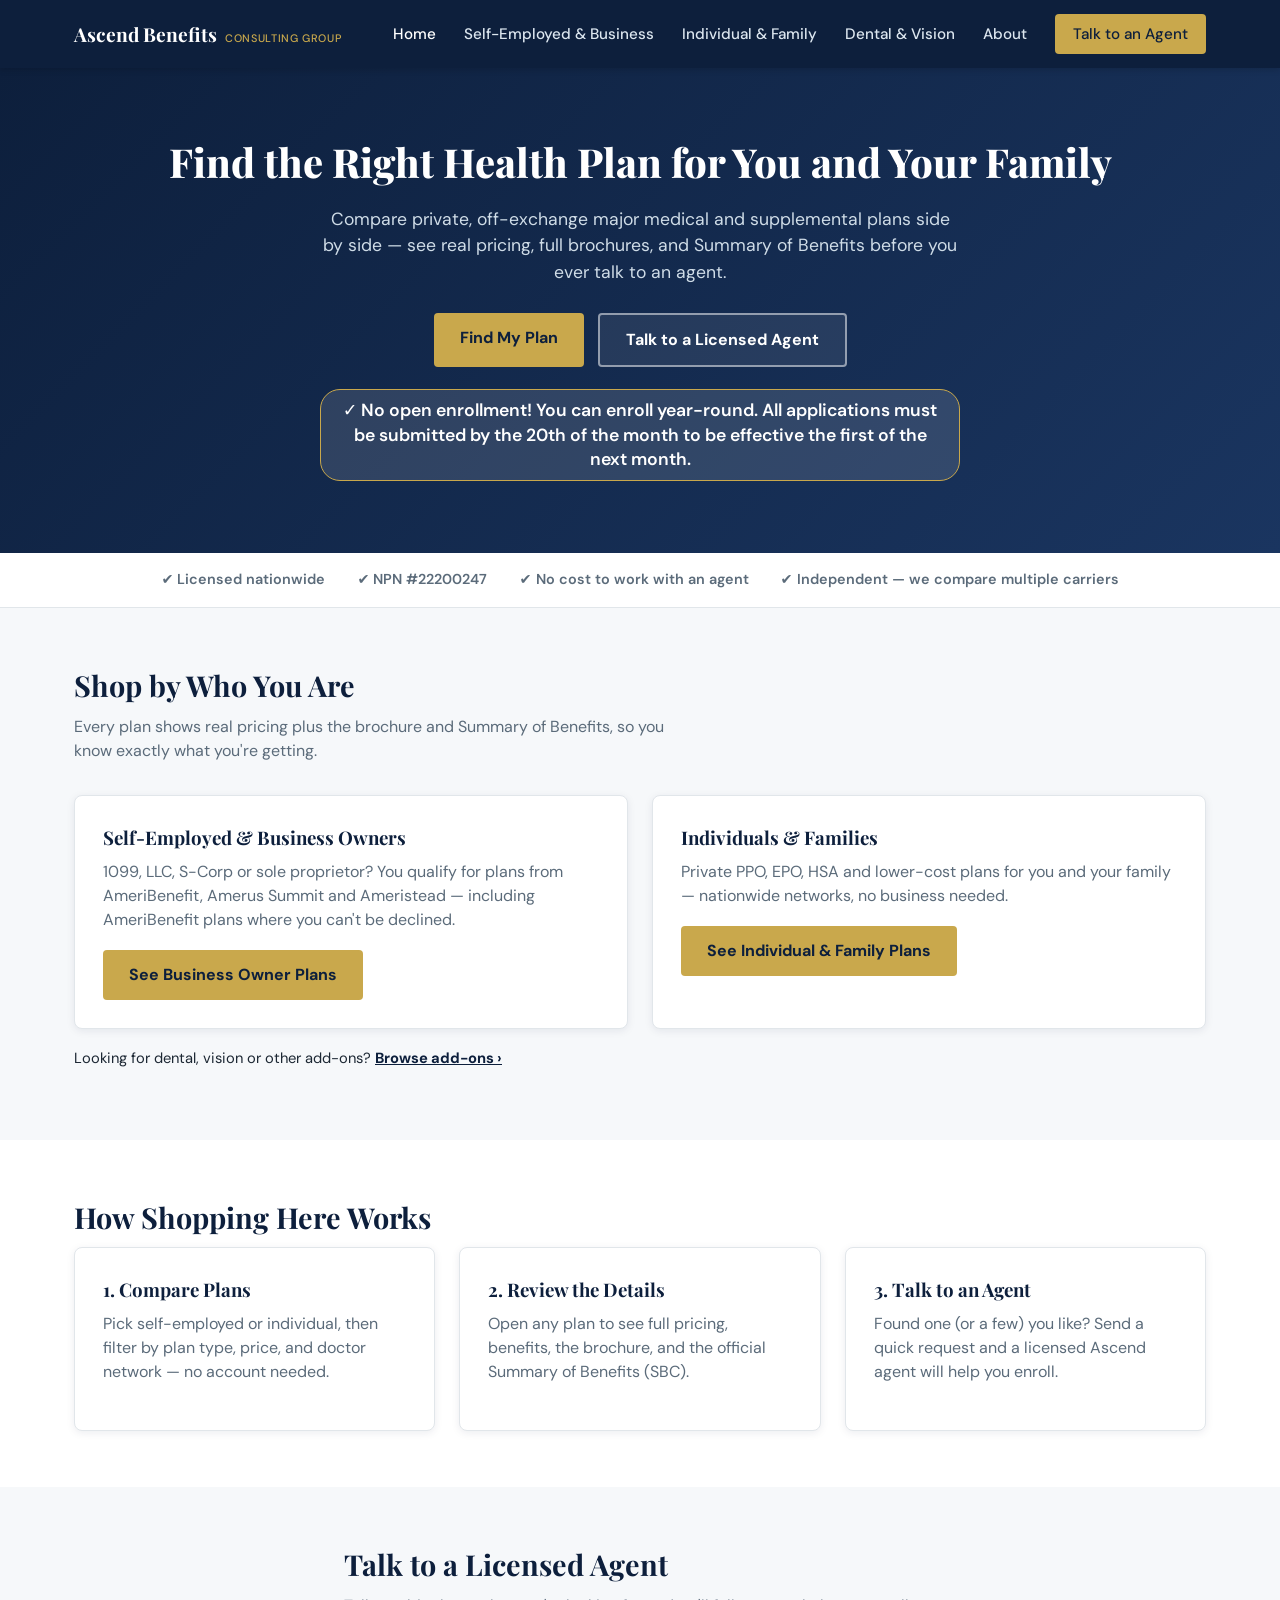
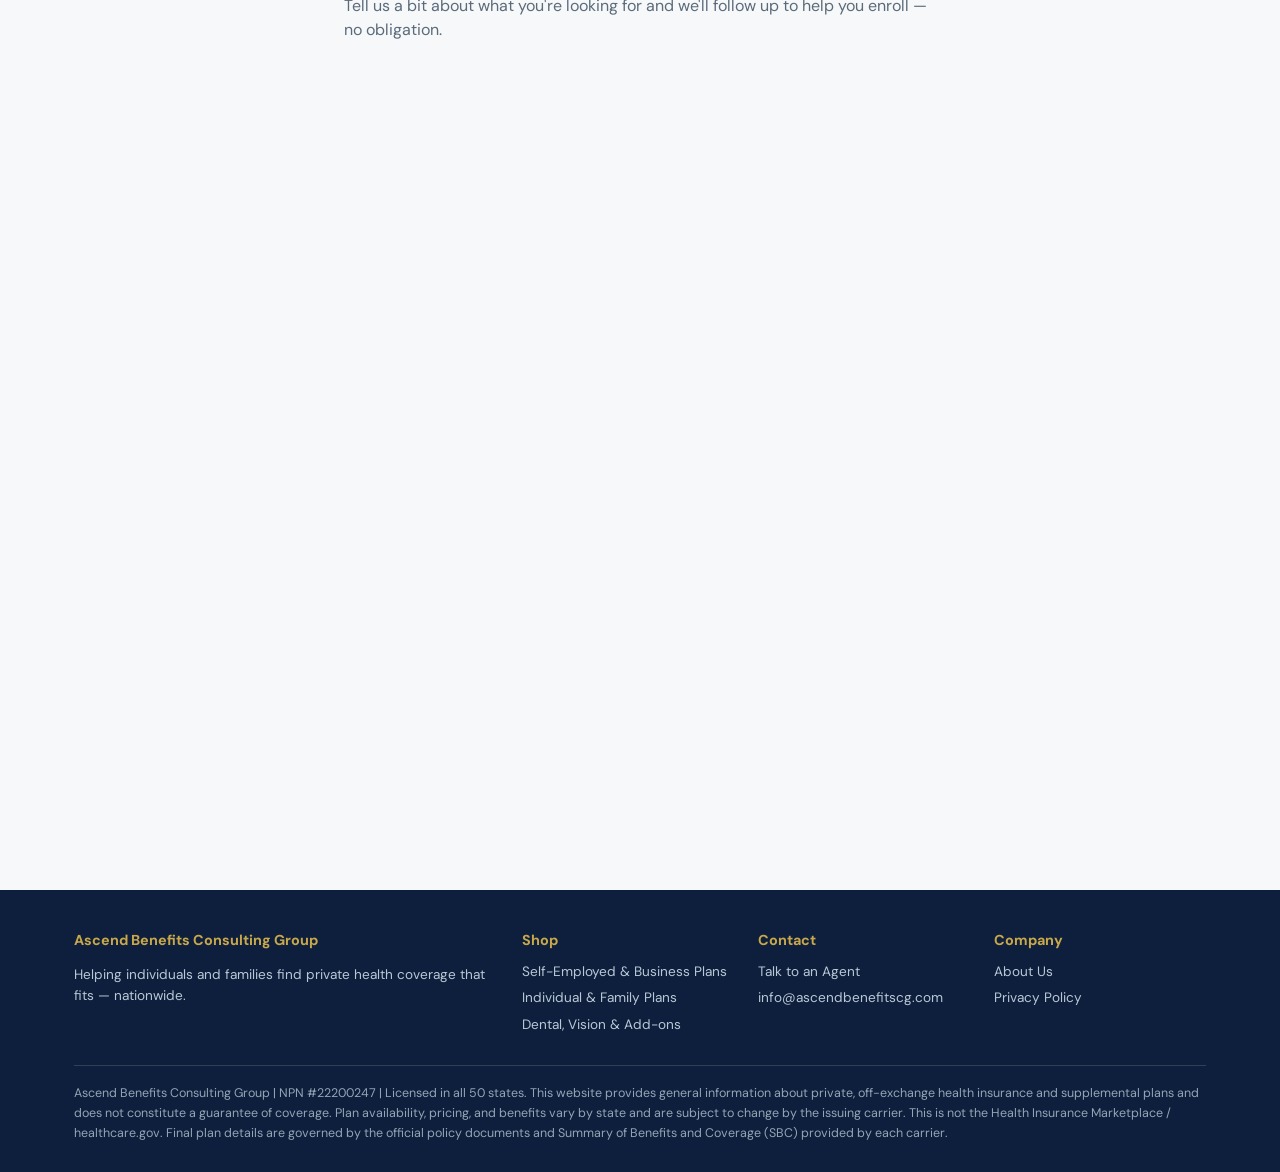
==== index.html @ d7025746 "change" ====
<!DOCTYPE html>
<html lang="en">
<head>
<!-- Meta Pixel Code -->
<script>
!function(f,b,e,v,n,t,s)
{if(f.fbq)return;n=f.fbq=function(){n.callMethod?
n.callMethod.apply(n,arguments):n.queue.push(arguments)};
if(!f._fbq)f._fbq=n;n.push=n;n.loaded=!0;n.version='2.0';
n.queue=[];t=b.createElement(e);t.async=!0;
t.src=v;s=b.getElementsByTagName(e)[0];
s.parentNode.insertBefore(t,s)}(window, document,'script',
'https://connect.facebook.net/en_US/fbevents.js');
fbq('init', '854676951004368');
fbq('track', 'PageView');
</script>
<noscript><img height="1" width="1" style="display:none"
src="https://www.facebook.com/tr?id=854676951004368&ev=PageView&noscript=1"
/></noscript>
<!-- End Meta Pixel Code -->
<meta charset="UTF-8">
<meta name="viewport" content="width=device-width, initial-scale=1.0">
<title>Ascend Benefits Consulting Group | Shop Private Health Plans</title>
<meta name="description" content="Compare private health insurance and supplemental plans, view brochures and Summary of Benefits, and connect with a licensed agent to enroll.">
<link rel="icon" type="image/svg+xml" href="assets/img/favicon.svg">
<meta property="og:title" content="Ascend Benefits Consulting Group">
<meta property="og:description" content="Compare private health insurance and supplemental plans, view brochures and Summary of Benefits, and connect with a licensed agent to enroll.">
<meta property="og:type" content="website">
<link rel="preconnect" href="https://fonts.googleapis.com">
<link rel="preconnect" href="https://fonts.gstatic.com" crossorigin>
<link href="https://fonts.googleapis.com/css2?family=Playfair+Display:wght@600;700;800&family=DM+Sans:wght@300;400;500;600&display=swap" rel="stylesheet">
<link rel="stylesheet" href="assets/css/style.css?v=2026111002">
</head>
<body>

<header class="site-header">
  <div class="container">
    <a href="index.html" class="brand">Ascend Benefits <small>CONSULTING GROUP</small></a>
    <input type="checkbox" id="nav-toggle" class="nav-toggle-checkbox">
    <label for="nav-toggle" class="nav-toggle-btn" aria-label="Menu">&#9776;</label>
    <nav>
      <a href="index.html" class="active">Home</a>
      <a href="plans.html?path=business">Self-Employed &amp; Business</a>
      <a href="plans.html?path=individual">Individual &amp; Family</a>
      <a href="plans.html?path=all&amp;tab=addons">Dental &amp; Vision</a>
      <a href="about.html">About</a>
      <a href="index.html#contact" class="btn-header-cta">Talk to an Agent</a>
    </nav>
  </div>
</header>

<section class="hero">
  <div class="container">
    <h1>Find the Right Health Plan for You and Your Family</h1>
    <p>Compare private, off-exchange major medical and supplemental plans side by side — see real pricing, full brochures, and Summary of Benefits before you ever talk to an agent.</p>
    <div class="hero-actions">
      <a href="plans.html" class="btn btn-primary">Find My Plan</a>
      <a href="index.html#contact" class="btn btn-secondary">Talk to a Licensed Agent</a>
    </div>
    <div class="enrollment-note-wrap">
      <p class="enrollment-note">✓ No open enrollment! You can enroll year-round. All applications must be submitted by the 20th of the month to be effective the first of the next month.</p>
    </div>
  </div>
</section>

<div class="trust-bar">
  <div class="container">
    <span>✔ Licensed nationwide</span>
    <span>✔ NPN #22200247</span>
    <span>✔ No cost to work with an agent</span>
    <span>✔ Independent — we compare multiple carriers</span>
  </div>
</div>

<section class="section">
  <div class="container">
    <h2>Shop by Who You Are</h2>
    <p class="lead">Every plan shows real pricing plus the brochure and Summary of Benefits, so you know exactly what you're getting.</p>
    <div class="category-grid">
      <div class="category-card">
        <h3>Self-Employed &amp; Business Owners</h3>
        <p>1099, LLC, S-Corp or sole proprietor? You qualify for plans from AmeriBenefit, Amerus Summit and Ameristead — including AmeriBenefit plans where you can't be declined.</p>
        <a href="plans.html?path=business" class="btn btn-primary" style="background:var(--gold);color:var(--navy);">See Business Owner Plans</a>
      </div>
      <div class="category-card">
        <h3>Individuals &amp; Families</h3>
        <p>Private PPO, EPO, HSA and lower-cost plans for you and your family — nationwide networks, no business needed.</p>
        <a href="plans.html?path=individual" class="btn btn-primary" style="background:var(--gold);color:var(--navy);">See Individual &amp; Family Plans</a>
      </div>
    </div>
    <p style="margin-top:18px;font-size:0.92rem;">Looking for dental, vision or other add-ons? <a href="plans.html?path=all&amp;tab=addons"><strong>Browse add-ons ›</strong></a></p>
  </div>
</section>

<section class="section" style="background:#fff;">
  <div class="container">
    <h2>How Shopping Here Works</h2>
    <div class="category-grid">
      <div class="category-card">
        <h3>1. Compare Plans</h3>
        <p>Pick self-employed or individual, then filter by plan type, price, and doctor network — no account needed.</p>
      </div>
      <div class="category-card">
        <h3>2. Review the Details</h3>
        <p>Open any plan to see full pricing, benefits, the brochure, and the official Summary of Benefits (SBC).</p>
      </div>
      <div class="category-card">
        <h3>3. Talk to an Agent</h3>
        <p>Found one (or a few) you like? Send a quick request and a licensed Ascend agent will help you enroll.</p>
      </div>
    </div>
  </div>
</section>

<section class="section" id="contact">
  <div class="container" style="max-width:640px;">
    <h2>Talk to a Licensed Agent</h2>
    <p class="lead">Tell us a bit about what you're looking for and we'll follow up to help you enroll — no obligation.</p>
    <p class="lead" id="agent-note" style="display:none;font-weight:600;color:var(--navy);"></p>
    <!-- Main site (no agent link): GoHighLevel "Talk to Agent Form", so leads land in GHL
         tagged with this source. Agent links (?agent=...) keep their own Formspree form below. -->
    <div id="ghl-form-wrap" style="display:none;">
      <iframe
        data-src="https://link.ascendbenefitscg.com/widget/form/oqjghpHipdruxiNRlrM7"
        style="width:100%;height:713px;border:none;border-radius:8px"
        id="inline-oqjghpHipdruxiNRlrM7"
        data-layout="{'id':'INLINE'}"
        data-trigger-type="alwaysShow"
        data-trigger-value=""
        data-activation-type="alwaysActivated"
        data-activation-value=""
        data-deactivation-type="neverDeactivate"
        data-deactivation-value=""
        data-form-name="Talk to Agent Form"
        data-height="713"
        data-layout-iframe-id="inline-oqjghpHipdruxiNRlrM7"
        data-form-id="oqjghpHipdruxiNRlrM7"
        data-cookie-consent="true"
        data-cookie-consent-provider="auto"
        title="Talk to Agent Form">
      </iframe>
    </div>
    <form class="contact-form" id="contact-form" action="https://formspree.io/f/xeepdnvz" method="POST" style="display:none;">
      <div>
        <label for="name">Full Name</label>
        <input type="text" id="name" name="name" required>
      </div>
      <div>
        <label for="email">Email</label>
        <input type="email" id="email" name="email" required>
      </div>
      <div>
        <label for="phone">Phone</label>
        <input type="tel" id="phone" name="phone">
      </div>
      <div>
        <label for="state">State</label>
        <input type="text" id="state" name="state" placeholder="e.g. Texas">
      </div>
      <div>
        <label for="interest">Plan(s) You're Interested In</label>
        <input type="text" id="interest" name="interest" placeholder="e.g. Foundation PPO 2500, Dental Plus">
      </div>
      <div>
        <label for="message">Anything else we should know?</label>
        <textarea id="message" name="message"></textarea>
      </div>
      <input type="hidden" name="_subject" value="New plan inquiry from Ascend website">
      <input type="hidden" name="page_url" id="page_url" value="">
      <input type="hidden" name="agent_link" id="agent_link" value="">
      <button type="submit" class="btn btn-primary" style="background:var(--gold);color:var(--navy);">Request a Callback</button>
      <p style="font-size:0.8rem;color:var(--text-muted);margin-top:-6px;">Submitting a form here does not enroll you in any plan.</p>
    </form>
    <div id="contact-form-success" style="display:none;text-align:center;padding:24px 0;">
      <h3>Thanks — we got it!</h3>
      <p>A licensed agent will follow up with you shortly.</p>
    </div>
    <p id="contact-form-error" style="display:none;color:#b00020;font-size:0.9rem;">Something went wrong sending your message. Please try again, or email us directly at <a href="mailto:info@ascendbenefitscg.com">info@ascendbenefitscg.com</a>.</p>
  </div>
</section>

<footer class="site-footer">
  <div class="container">
    <div class="footer-grid">
      <div>
        <h4>Ascend Benefits Consulting Group</h4>
        <p>Helping individuals and families find private health coverage that fits — nationwide.</p>
      </div>
      <div>
        <h4>Shop</h4>
        <a href="plans.html?path=business">Self-Employed &amp; Business Plans</a>
        <a href="plans.html?path=individual">Individual &amp; Family Plans</a>
        <a href="plans.html?path=all&amp;tab=addons">Dental, Vision &amp; Add-ons</a>
      </div>
      <div>
        <h4>Contact</h4>
        <a href="index.html#contact">Talk to an Agent</a>
        <a href="mailto:info@ascendbenefitscg.com">info@ascendbenefitscg.com</a>
      </div>
      <div>
        <h4>Company</h4>
        <a href="about.html">About Us</a>
        <a href="privacy.html">Privacy Policy</a>
      </div>
    </div>
    <div class="footer-disclosure">
      Ascend Benefits Consulting Group | NPN #22200247 | Licensed in all 50 states.
      This website provides general information about private, off-exchange health insurance and supplemental plans and does not constitute a guarantee of coverage. Plan availability, pricing, and benefits vary by state and are subject to change by the issuing carrier. This is not the Health Insurance Marketplace / healthcare.gov. Final plan details are governed by the official policy documents and Summary of Benefits and Coverage (SBC) provided by each carrier.
    </div>
  </div>
</footer>

<script>
// Per-agent contact form routing. Each agent's link (e.g. ?agent=jeannie) sends
// inquiries straight to that agent's own Formspree form/inbox instead of the
// default one. Add a new agent here once their Formspree form is created.
const AGENT_FORMS = {
  jeannie: { name: 'Jeannie Demmer', endpoint: 'https://formspree.io/f/xyegrkak' },
  job: { name: 'Job Suarez', endpoint: 'https://formspree.io/f/mjybnglq' },
  doron: { name: 'Doron Sharel', endpoint: 'https://formspree.io/f/xqpzrprn' },
  daniel: { name: 'Daniel Lampinen', endpoint: 'https://formspree.io/f/xvkpeapk' },
  rey: { name: 'Rey Hamilton', endpoint: 'https://formspree.io/f/xvkgankg', skipGHL: true },
  bill: { name: 'Bill Elliot', endpoint: 'https://formspree.io/f/mjykwqdd', skipGHL: true },
  chase: { name: 'Chase Webb', endpoint: 'https://formspree.io/f/mzedywed', skipGHL: true }
};

// Remember which agent's link the visitor came in on for THIS visit only
// (sessionStorage clears when the tab/browser closes), so the lead still routes
// to that agent after they browse the plans page and come back through a
// "Talk to an Agent" link that doesn't carry ?agent=. The plain site with no
// agent link always goes to the default inbox (info@).
// Reads the agent from the link forgivingly: "?agent=rey", "?Agent=Rey",
// "?agent=rey." (period picked up when a link is pasted into a text) and
// "?agent=rey%20" all count as Rey.
function agentFromUrl() {
  const params = new URLSearchParams(window.location.search);
  for (const [k, v] of params) {
    if (k.trim().toLowerCase() === 'agent') {
      return (v || '').toLowerCase().replace(/[^a-z]/g, '');
    }
  }
  return '';
}

function getAgentKey() {
  const fromUrl = agentFromUrl();
  try {
    localStorage.removeItem('ascendAgent'); // clear the old 30-day memory
    if (fromUrl && AGENT_FORMS[fromUrl]) {
      sessionStorage.setItem('ascendAgent', fromUrl);
      return fromUrl;
    }
    const saved = sessionStorage.getItem('ascendAgent');
    if (saved && AGENT_FORMS[saved]) return saved;
  } catch (e) {}
  return fromUrl;
}

(function () {
  const params = new URLSearchParams(window.location.search);
  const plan = params.get('plan');
  if (plan) {
    document.getElementById('interest').value = plan;
  }

  const agentKey = getAgentKey();
  const agent = AGENT_FORMS[agentKey];

  // Plain site → GHL form. Agent link → that agent's own form (Formspree).
  if (agent) {
    document.getElementById('contact-form').style.display = '';
  } else {
    const wrap = document.getElementById('ghl-form-wrap');
    const frame = document.getElementById('inline-oqjghpHipdruxiNRlrM7');
    frame.src = frame.getAttribute('data-src');
    wrap.style.display = 'block';
    const embed = document.createElement('script');
    embed.src = 'https://link.ascendbenefitscg.com/js/form_embed.js';
    document.body.appendChild(embed);
  }

  const pageUrlEl = document.getElementById('page_url');
  if (pageUrlEl) pageUrlEl.value = window.location.href;
  const agentLinkEl = document.getElementById('agent_link');
  if (agentLinkEl) agentLinkEl.value = agent ? agent.name : (agentKey ? 'Unknown agent: ' + agentKey : 'None');
  if (agent) {
    const form = document.getElementById('contact-form');
    form.action = agent.endpoint;
    const subjectField = form.querySelector('input[name="_subject"]');
    if (subjectField) {
      subjectField.value = `New plan inquiry from Ascend website (via ${agent.name})`;
    }
    const noteEl = document.getElementById('agent-note');
    if (noteEl) {
      noteEl.textContent = `You're connecting with ${agent.name}, a licensed Ascend agent.`;
      noteEl.style.display = 'block';
    }
  }
})();

// Every "Talk to a Licensed Agent" submission is also sent to Chase's GHL
// (GoHighLevel) inbound webhook so it lands as a lead/contact in the CRM,
// in addition to the Formspree email routing above.
const GHL_WEBHOOK_URL = 'https://services.leadconnectorhq.com/hooks/iBtCBs8d8NyJmX1W06Tr/webhook-trigger/5f01a8a3-cf98-4485-a171-3a87bc24a872';

function sendToGHL(form) {
  const params = new URLSearchParams(window.location.search);
  const agentKey = getAgentKey();
  const agent = AGENT_FORMS[agentKey];
  if (agent && agent.skipGHL) return; // this agent's leads go to their email only
  const payload = {
    full_name: form.querySelector('#name').value,
    email: form.querySelector('#email').value,
    phone: form.querySelector('#phone').value,
    state: form.querySelector('#state').value,
    plans_interested: form.querySelector('#interest').value,
    message: form.querySelector('#message').value,
    agent: agent ? agent.name : 'Unassigned / default',
    source: 'Ascend Benefits Website',
    page_url: window.location.href
  };
  fetch(GHL_WEBHOOK_URL, {
    method: 'POST',
    headers: { 'Content-Type': 'application/json' },
    body: JSON.stringify(payload)
  }).catch(function () {
    // Non-blocking: a GHL sync hiccup should never stop the visitor's
    // request from going through via the Formspree email path above.
  });
}

document.getElementById('contact-form').addEventListener('submit', function (e) {
  e.preventDefault();
  const form = e.target;
  const submitBtn = form.querySelector('button[type="submit"]');
  const errorEl = document.getElementById('contact-form-error');
  errorEl.style.display = 'none';
  submitBtn.disabled = true;
  submitBtn.textContent = 'Sending…';

  sendToGHL(form);

  fetch(form.action, {
    method: 'POST',
    body: new FormData(form),
    headers: { 'Accept': 'application/json' }
  }).then(function (response) {
    if (response.ok) {
      form.style.display = 'none';
      document.getElementById('contact-form-success').style.display = 'block';
      // Meta Pixel: count a Lead on every successful submission, for every agent's link
      if (typeof fbq === 'function') {
        const leadAgent = AGENT_FORMS[getAgentKey()];
        fbq('track', 'Lead', {
          content_name: 'Talk to an Agent',
          agent: leadAgent ? leadAgent.name : 'Unassigned / default'
        });
      }
    } else {
      throw new Error('Form submission failed');
    }
  }).catch(function () {
    errorEl.style.display = 'block';
    submitBtn.disabled = false;
    submitBtn.textContent = 'Request a Callback';
  });
});
</script>
<script src="assets/js/agent-links.js?v=2026111002"></script>
</body>
</html>
---- assets/css/style.css ----
:root {
  --navy: #0d1f3c;
  --navy-light: #1a3560;
  --gold: #c9a84c;
  --gold-dark: #b3923a;
  --bg: #f6f8fa;
  --card-bg: #ffffff;
  --border: #e1e6ea;
  --text: #1c2733;
  --text-muted: #5b6b7a;
  --radius: 8px;
  --shadow: 0 2px 8px rgba(13, 31, 60, 0.08);
  --shadow-hover: 0 6px 20px rgba(13, 31, 60, 0.14);
}

* { box-sizing: border-box; }

body {
  margin: 0;
  font-family: "DM Sans", system-ui, -apple-system, Roboto, Helvetica, Arial, sans-serif;
  background: var(--bg);
  color: var(--text);
  line-height: 1.5;
}

h1, h2, h3, h4, .brand, .plan-card h4, .modal h3, .category-card h3 {
  font-family: "Playfair Display", Georgia, serif;
}

a { color: var(--navy); }

.container {
  max-width: 1180px;
  margin: 0 auto;
  padding: 0 24px;
}

/* Header */
.site-header {
  background: var(--navy);
  color: #fff;
  position: sticky;
  top: 0;
  z-index: 50;
  box-shadow: 0 2px 6px rgba(0,0,0,0.15);
}
.site-header .container {
  display: flex;
  align-items: center;
  justify-content: space-between;
  height: 68px;
  position: relative;
}
.nav-toggle-checkbox { display: none; }
.nav-toggle-btn {
  display: none;
  cursor: pointer;
  background: none;
  border: none;
  color: #fff;
  font-size: 1.6rem;
  line-height: 1;
  padding: 4px;
}
.brand {
  display: flex;
  align-items: baseline;
  gap: 8px;
  color: #fff;
  text-decoration: none;
  font-weight: 700;
  font-size: 1.2rem;
}
.brand small {
  font-family: "DM Sans", system-ui, sans-serif;
  font-weight: 500;
  font-size: 0.68rem;
  color: var(--gold);
  letter-spacing: 0.06em;
}
.site-header nav {
  display: flex;
  align-items: center;
  gap: 28px;
}
.site-header nav a {
  color: #dce6ef;
  text-decoration: none;
  font-size: 0.95rem;
  font-weight: 500;
}
.site-header nav a:hover,
.site-header nav a.active { color: #fff; }

@media (max-width: 860px) {
  .nav-toggle-btn { display: block; }
  .site-header nav {
    display: none;
    flex-direction: column;
    align-items: flex-start;
    gap: 16px;
    position: absolute;
    top: 68px;
    left: 0;
    right: 0;
    background: var(--navy);
    padding: 18px 24px 24px;
    box-shadow: 0 10px 20px rgba(0,0,0,0.25);
  }
  .nav-toggle-checkbox:checked ~ nav {
    display: flex;
  }
  .btn-header-cta { align-self: flex-start; }
}
.btn-header-cta {
  background: var(--gold);
  color: var(--navy) !important;
  padding: 9px 18px;
  border-radius: 4px;
  font-weight: 700;
}
.btn-header-cta:hover { background: var(--gold-dark); }

/* Hero */
.hero {
  background: linear-gradient(135deg, var(--navy) 0%, var(--navy-light) 100%);
  color: #fff;
  padding: 64px 0 72px;
  text-align: center;
}
.hero h1 {
  font-size: 2.5rem;
  margin: 0 0 14px;
  font-weight: 800;
}
.hero p {
  font-family: "DM Sans", system-ui, sans-serif;
  font-size: 1.1rem;
  color: #cfdce7;
  max-width: 640px;
  margin: 0 auto 28px;
}
.hero-actions {
  display: flex;
  gap: 14px;
  justify-content: center;
  flex-wrap: wrap;
}

.btn {
  display: inline-block;
  padding: 13px 26px;
  border-radius: 4px;
  font-weight: 700;
  text-decoration: none;
  font-size: 1rem;
  cursor: pointer;
  border: none;
  font-family: "DM Sans", system-ui, sans-serif;
}
.btn-primary { background: var(--gold); color: var(--navy); }
.btn-primary:hover { background: var(--gold-dark); }
.btn-secondary { background: rgba(255,255,255,0.08); color: #fff; border: 2px solid rgba(255,255,255,0.5); }
.btn-secondary:hover { background: rgba(255,255,255,0.18); }

/* Trust bar */
.trust-bar {
  background: #fff;
  border-bottom: 1px solid var(--border);
  padding: 16px 0;
}
.trust-bar .container {
  display: flex;
  gap: 32px;
  justify-content: center;
  flex-wrap: wrap;
  font-size: 0.9rem;
  color: var(--text-muted);
  font-weight: 600;
}
.trust-bar span { display: flex; align-items: center; gap: 6px; }

/* Section headings */
.section { padding: 56px 0; }
.section h2 {
  font-size: 1.8rem;
  margin: 0 0 8px;
  color: var(--navy);
}
.section .lead { color: var(--text-muted); margin: 0 0 32px; max-width: 620px; }

/* Category cards on homepage */
.category-grid {
  display: grid;
  grid-template-columns: repeat(auto-fit, minmax(280px, 1fr));
  gap: 24px;
}
.category-card {
  background: var(--card-bg);
  border: 1px solid var(--border);
  border-radius: var(--radius);
  padding: 28px;
  box-shadow: var(--shadow);
  transition: box-shadow 0.15s, transform 0.15s;
}
.category-card:hover { box-shadow: var(--shadow-hover); transform: translateY(-2px); }
.category-card h3 { margin: 0 0 8px; color: var(--navy); }
.category-card p { color: var(--text-muted); margin: 0 0 18px; }

/* Plans layout — grouped by company */
.program-section { margin-bottom: 56px; }
.program-section:last-child { margin-bottom: 0; }
.program-header {
  border-bottom: 2px solid var(--gold);
  padding-bottom: 10px;
  margin-bottom: 22px;
}
.program-header h2 {
  margin: 0;
  font-size: 1.6rem;
  color: var(--navy);
}
.program-header p { margin: 4px 0 0; color: var(--text-muted); font-size: 0.92rem; }
.program-header-note {
  font-size: 0.85rem;
  font-weight: 400;
  color: var(--text-muted);
  font-family: "DM Sans", system-ui, sans-serif;
}

.program-subheader {
  margin: 34px 0 18px;
  padding-top: 4px;
}
.program-subheader h3 {
  margin: 0 0 4px;
  font-size: 1.1rem;
  color: var(--navy);
  font-family: "Playfair Display", Georgia, serif;
}
.program-subheader p { margin: 0; color: var(--text-muted); font-size: 0.85rem; }

.disclaimer-banner {
  background: #f2f4f7;
  border-bottom: 1px solid var(--border);
  color: var(--text-muted);
  text-align: center;
  font-size: 0.8rem;
  line-height: 1.5;
  padding: 10px 20px;
}

.provider-search-heading {
  margin: 34px 0 14px;
}
.provider-search-heading h3 {
  margin: 0 0 4px;
  font-size: 1.05rem;
  color: var(--navy);
  font-family: "Playfair Display", Georgia, serif;
}
.provider-search-heading p { margin: 0; color: var(--text-muted); font-size: 0.85rem; }

.provider-search-wrap {
  display: grid;
  grid-template-columns: repeat(auto-fit, minmax(280px, 1fr));
  gap: 16px;
}
.provider-search-box {
  background: #ffffff;
  border: 1px solid var(--border);
  border-radius: var(--radius);
  box-shadow: var(--shadow);
  padding: 18px 20px;
}
.provider-search-box h4 { margin: 0 0 4px; color: var(--navy); font-size: 0.98rem; }
.provider-search-box .provider-note { margin: 0 0 8px; color: var(--text-muted); font-size: 0.8rem; font-style: italic; }
.provider-search-box ol { margin: 0 0 10px; padding-left: 20px; font-size: 0.85rem; color: var(--text-muted); }
.provider-search-box ol li { margin-bottom: 4px; overflow-wrap: anywhere; }
.provider-search-box a { font-size: 0.85rem; word-break: break-all; }

.enrollment-note {
  display: inline-flex;
  align-items: center;
  gap: 7px;
  background: #fff6e0;
  border: 1px solid var(--gold);
  color: var(--navy);
  font-size: 0.85rem;
  font-weight: 600;
  line-height: 1.4;
  padding: 8px 16px;
  border-radius: 20px;
  margin: 0 0 22px;
}
.hero .enrollment-note {
  background: rgba(255, 255, 255, 0.12);
  border-color: var(--gold);
  color: #fff;
  margin: 4px 0 0;
}
.enrollment-note-wrap {
  display: flex;
  justify-content: center;
  margin-top: 18px;
}
#page-title + .enrollment-note { margin-top: 4px; }

.bundle-note {
  display: inline-block;
  background: #fff6e0;
  border: 1px solid var(--gold);
  color: var(--navy);
  font-size: 0.78rem;
  font-weight: 600;
  padding: 3px 10px;
  border-radius: 20px;
  margin-top: 6px;
}

#results-count { font-size: 0.9rem; color: var(--text-muted); margin-bottom: 16px; }

.plan-grid {
  display: grid;
  grid-template-columns: repeat(auto-fill, minmax(300px, 1fr));
  gap: 20px;
}

.plan-card {
  background: var(--card-bg);
  border: 1px solid var(--border);
  border-radius: var(--radius);
  overflow: hidden;
  box-shadow: var(--shadow);
  display: flex;
  flex-direction: column;
  cursor: pointer;
  transition: box-shadow 0.15s, transform 0.15s;
}
.plan-card:hover { box-shadow: var(--shadow-hover); transform: translateY(-2px); }
.plan-card-image {
  width: 100%;
  aspect-ratio: 4 / 3;
  overflow: hidden;
  background: var(--off-white, #f0ede4);
  border-bottom: 1px solid var(--border);
}
.plan-card-image img {
  width: 100%;
  height: 100%;
  object-fit: cover;
  object-position: top center;
  display: block;
}
.plan-card-body { padding: 22px; display: flex; flex-direction: column; flex-grow: 1; }
.plan-card .badge {
  align-self: flex-start;
  background: #f5eed9;
  color: var(--navy);
  font-size: 0.72rem;
  font-weight: 700;
  text-transform: uppercase;
  letter-spacing: 0.03em;
  padding: 4px 10px;
  border-radius: 20px;
  margin-bottom: 10px;
}
.plan-card .carrier { font-size: 0.82rem; color: var(--text-muted); margin: 0 0 2px; }
.plan-card h4 { margin: 0 0 10px; font-size: 1.15rem; color: var(--navy); }
.plan-card .price { font-size: 1.6rem; font-weight: 800; color: var(--navy); margin: 6px 0 2px; font-family: "Playfair Display", Georgia, serif; }
.plan-card .price span { font-size: 0.85rem; font-weight: 500; color: var(--text-muted); font-family: "DM Sans", system-ui, sans-serif; }
.plan-card ul {
  margin: 10px 0 16px;
  padding-left: 18px;
  color: var(--text-muted);
  font-size: 0.88rem;
  flex-grow: 1;
}
.plan-card ul li { margin-bottom: 4px; }
.plan-card .card-actions {
  display: flex;
  gap: 8px;
  flex-wrap: wrap;
}
.plan-card .card-actions a,
.plan-card .card-actions button {
  font-size: 0.82rem;
  padding: 8px 12px;
  border-radius: 4px;
  text-decoration: none;
  border: 1px solid var(--border);
  background: #fff;
  color: var(--text);
  cursor: pointer;
  font-family: inherit;
}
.plan-card .card-actions .cta {
  background: var(--gold);
  color: var(--navy);
  border-color: var(--gold);
  font-weight: 700;
}

.no-results {
  text-align: center;
  padding: 60px 20px;
  color: var(--text-muted);
}

/* Modal */
.modal-overlay {
  display: none;
  position: fixed;
  inset: 0;
  background: rgba(13, 31, 60, 0.55);
  z-index: 100;
  align-items: flex-start;
  justify-content: center;
  padding: 40px 16px;
  overflow-y: auto;
}
.modal-overlay.open { display: flex; }
.modal {
  background: #fff;
  border-radius: var(--radius);
  max-width: 560px;
  width: 100%;
  padding: 32px;
  position: relative;
}
.modal-close {
  position: absolute;
  top: 16px;
  right: 16px;
  background: none;
  border: none;
  font-size: 1.4rem;
  cursor: pointer;
  color: var(--text-muted);
}
.modal h3 { margin: 0 0 4px; color: var(--navy); }
.modal .carrier { color: var(--text-muted); margin: 0 0 18px; }
.modal .price-row { display: flex; gap: 18px 24px; margin-bottom: 18px; flex-wrap: wrap; }
.modal .price-row div strong { display: block; font-size: 1.3rem; color: var(--navy); font-family: "Playfair Display", Georgia, serif; }
.modal .price-row div span { font-size: 0.8rem; color: var(--text-muted); }
.modal ul { padding-left: 18px; color: var(--text); }
.modal .doc-links { display: flex; gap: 10px; margin: 18px 0; flex-wrap: wrap; }
.modal .doc-links a {
  border: 1px solid var(--border);
  padding: 9px 14px;
  border-radius: 4px;
  text-decoration: none;
  color: var(--navy);
  font-size: 0.88rem;
  font-weight: 600;
}
.modal .doc-links a:hover { background: var(--bg); }

.rate-table-wrap {
  overflow-x: auto;
  margin: 0 0 16px;
  border: 1px solid var(--border);
  border-radius: 8px;
}
.rate-table {
  width: 100%;
  border-collapse: collapse;
  font-size: 0.82rem;
  white-space: nowrap;
}
.rate-table th,
.rate-table td {
  padding: 8px 10px;
  text-align: right;
  border-bottom: 1px solid var(--border);
}
.rate-table th:first-child,
.rate-table td:first-child {
  text-align: left;
  font-weight: 600;
  color: var(--navy);
}
.rate-table thead th {
  background: var(--bg);
  color: var(--text-muted);
  font-weight: 700;
}
.rate-table tbody tr:last-child td { border-bottom: none; }

/* Contact form */
.contact-form { display: flex; flex-direction: column; gap: 14px; margin-top: 18px; }
.contact-form label { font-size: 0.85rem; font-weight: 600; }
.contact-form input,
.contact-form select,
.contact-form textarea {
  width: 100%;
  padding: 10px 12px;
  border: 1px solid var(--border);
  border-radius: 4px;
  font-size: 0.92rem;
  font-family: inherit;
}
.contact-form textarea { resize: vertical; min-height: 80px; }

/* Footer */
.site-footer {
  background: var(--navy);
  color: #b9c8d6;
  padding: 40px 0 28px;
  margin-top: 40px;
  font-size: 0.85rem;
}
.site-footer .footer-grid {
  display: grid;
  grid-template-columns: 2fr 1fr 1fr 1fr;
  gap: 24px;
  margin-bottom: 24px;
}
@media (max-width: 700px) {
  .site-footer .footer-grid { grid-template-columns: 1fr; }
}
.site-footer h4 { color: var(--gold); margin: 0 0 10px; font-size: 0.9rem; font-family: "DM Sans", system-ui, sans-serif; }
.site-footer a { color: #b9c8d6; text-decoration: none; display: block; margin-bottom: 6px; }
.site-footer a:hover { color: #fff; }
.footer-disclosure {
  border-top: 1px solid rgba(255,255,255,0.15);
  padding-top: 18px;
  font-size: 0.78rem;
  color: #93a5b5;
  line-height: 1.6;
}

.placeholder-banner {
  background: #fff4e0;
  border-bottom: 1px solid #f0d9a8;
  color: #7a5a13;
  text-align: center;
  font-size: 0.82rem;
  padding: 8px 16px;
}

/* =====================================================================
   Browse page — mobile-first rebuild (Nov 2026)
   ===================================================================== */
.sr-only { position: absolute; width: 1px; height: 1px; overflow: hidden; clip: rect(0 0 0 0); }
.btn-block { display: block; width: 100%; text-align: center; }
.btn-outline { background: #fff; color: var(--navy); border: 2px solid var(--navy); padding: 11px 20px; }
.btn-outline:hover { background: var(--bg); }
.link-btn { background: none; border: none; padding: 0; color: var(--navy); font: inherit; font-weight: 700; text-decoration: underline; cursor: pointer; }
.fine { font-size: 0.82rem; color: var(--text-muted); }

/* Collapsed disclaimer */
details.disclaimer-banner { text-align: left; padding: 0; }
details.disclaimer-banner summary { cursor: pointer; list-style: none; padding: 8px 20px; text-align: center; font-weight: 600; }
details.disclaimer-banner summary::-webkit-details-marker { display: none; }
details.disclaimer-banner p { max-width: 900px; margin: 0 auto 10px; padding: 0 20px; }

.plans-section { padding-top: 28px; }
.plans-section .lead { margin-bottom: 18px; }

/* Path picker */
.path-picker { display: grid; grid-template-columns: 1fr 1fr; gap: 14px; margin-bottom: 12px; }
.path-btn {
  display: flex; align-items: center; gap: 14px; text-align: left;
  background: #fff; border: 2px solid var(--border); border-radius: 12px;
  padding: 18px 20px; cursor: pointer; font: inherit; color: var(--text);
  box-shadow: var(--shadow); transition: border-color .15s, box-shadow .15s;
}
.path-btn:hover { border-color: var(--gold); }
.path-btn.selected { border-color: var(--gold); background: #fff9ea; box-shadow: 0 0 0 3px rgba(201,168,76,.25); }
.path-btn b { display: block; color: var(--navy); font-size: 1.05rem; }
.path-btn small { display: block; color: var(--text-muted); font-size: 0.85rem; margin-top: 2px; }
.path-icon { font-size: 1.8rem; line-height: 1; }
.path-picker.compact .path-btn { padding: 10px 14px; box-shadow: none; }
.path-picker.compact .path-btn small, .path-picker.compact .path-icon { display: none; }
.path-picker.compact .path-btn b { font-size: 0.92rem; }
.quiz-launch {
  display: block; width: 100%; background: var(--navy); color: #fff; border: none; border-radius: 10px;
  padding: 14px 16px; font: inherit; font-size: 0.95rem; cursor: pointer; margin-bottom: 14px;
}
.quiz-launch b { color: var(--gold); }
.plans-section .enrollment-note { margin-bottom: 18px; }

/* Business intro + cross link */
.business-intro { background: #fff; border: 1px solid var(--border); border-radius: 10px; margin-bottom: 12px; }
.business-intro summary { cursor: pointer; padding: 12px 16px; font-weight: 700; color: var(--navy); list-style: none; }
.business-intro summary::-webkit-details-marker { display: none; }
.bi-grid { display: grid; grid-template-columns: repeat(3, 1fr); gap: 14px; padding: 0 16px 16px; }
.bi-grid b { color: var(--navy); }
.bi-grid p { margin: 4px 0 0; font-size: 0.86rem; color: var(--text-muted); }
.cross-link { font-size: 0.88rem; color: var(--text-muted); margin: 0 0 12px; }

/* Toolbar (sticks under the header) */
.toolbar {
  position: sticky; top: 68px; z-index: 30;
  background: var(--bg); padding: 10px 0 8px; margin-bottom: 8px;
  border-bottom: 1px solid var(--border);
}
.tabs { display: grid; grid-template-columns: 1fr 1fr; background: #e8edf2; border-radius: 10px; padding: 4px; gap: 4px; }
.tab-btn { border: none; background: none; padding: 8px 6px; border-radius: 8px; font: inherit; font-weight: 700; font-size: 0.9rem; color: var(--text-muted); cursor: pointer; }
.tab-btn.active { background: #fff; color: var(--navy); box-shadow: var(--shadow); }
.chips { flex: 1 1 auto; min-width: 0; display: flex; gap: 8px; overflow-x: auto; padding: 2px 0; scrollbar-width: none; -webkit-overflow-scrolling: touch; }
.chips::-webkit-scrollbar { display: none; }
.chip { flex: 0 0 auto; border: 1px solid var(--border); background: #fff; color: var(--navy); border-radius: 20px; padding: 7px 14px; font: inherit; font-size: 0.86rem; font-weight: 600; cursor: pointer; white-space: nowrap; }
.chip.active { background: var(--navy); color: #fff; border-color: var(--navy); }
.toolbar-row { display: flex; align-items: center; gap: 8px; margin-top: 8px; }
.toolbar-row .tool-btn { flex: 0 0 auto; }
.results-count { font-size: 0.85rem; color: var(--text-muted); font-weight: 600; margin: 4px 0 10px; }
.tool-btn { border: 1px solid var(--border); background: #fff; border-radius: 8px; padding: 7px 10px; font: inherit; font-size: 0.85rem; color: var(--navy); font-weight: 600; cursor: pointer; }

.quiz-banner { background: #fff6e0; border: 1px solid var(--gold); border-radius: 10px; padding: 10px 14px; font-size: 0.88rem; color: var(--navy); margin: 8px 0 14px; display: flex; flex-wrap: wrap; gap: 6px; justify-content: space-between; }
.quiz-banner[hidden] { display: none; }

/* Need-based groups (accordions) */
.plan-group { background: #fff; border: 1px solid var(--border); border-radius: 12px; margin-bottom: 12px; box-shadow: var(--shadow); }
.plan-group summary { display: flex; align-items: center; flex-wrap: wrap; gap: 2px 10px; padding: 14px 16px; cursor: pointer; list-style: none; }
.plan-group summary::-webkit-details-marker { display: none; }
.pg-title { font-family: "Playfair Display", Georgia, serif; font-weight: 700; color: var(--navy); font-size: 1.12rem; }
.pg-meta { font-size: 0.84rem; color: var(--text-muted); flex: 1 1 auto; }
.pg-chevron { font-size: 1.5rem; color: var(--gold-dark); transition: transform .2s; line-height: 1; }
.plan-group[open] .pg-chevron { transform: rotate(90deg); }
.pg-desc { margin: -4px 16px 12px; font-size: 0.86rem; color: var(--text-muted); }
.pg-desc-flat { margin: 4px 0 12px; }
.plan-group .plan-list { padding: 0 12px 12px; }
.addon-note { font-size: 0.86rem; color: var(--text-muted); margin: 4px 0 12px; }

/* Compact plan cards */
.plan-list { display: grid; grid-template-columns: repeat(auto-fill, minmax(330px, 1fr)); gap: 12px; }
.pc {
  background: #fff; border: 1px solid var(--border); border-radius: 10px; padding: 14px 16px;
  cursor: pointer; transition: box-shadow .15s, border-color .15s; display: flex; flex-direction: column; gap: 8px;
}
.pc:hover, .pc:focus { border-color: var(--gold); box-shadow: var(--shadow-hover); outline: none; }
.pc-top { display: flex; justify-content: space-between; gap: 12px; align-items: flex-start; }
.pc-type { display: inline-block; font-size: 0.7rem; font-weight: 700; text-transform: uppercase; letter-spacing: .04em; color: var(--gold-dark); }
.pc h4 { margin: 2px 0 0; font-size: 1.08rem; color: var(--navy); line-height: 1.25; }
.pc-carrier { margin: 2px 0 0; font-size: 0.8rem; color: var(--text-muted); }
.pc-price { text-align: right; font-family: "Playfair Display", Georgia, serif; font-weight: 800; font-size: 1.35rem; color: var(--navy); white-space: nowrap; line-height: 1.1; }
.pc-price span { display: block; font-family: "DM Sans", system-ui, sans-serif; font-size: 0.72rem; font-weight: 500; color: var(--text-muted); }
.pc-price-call { font-size: 0.85rem; font-family: "DM Sans", system-ui, sans-serif; font-weight: 700; white-space: normal; max-width: 120px; }
.pc-facts { display: flex; flex-wrap: wrap; gap: 4px 14px; font-size: 0.82rem; color: var(--text-muted); }
.pc-facts b { color: var(--navy); }
.pc-badges { display: flex; flex-wrap: wrap; gap: 6px; }
.pc-badge { font-size: 0.7rem; font-weight: 700; padding: 2px 8px; border-radius: 20px; }
.pc-badge-warn { background: #fff6e0; color: #7a5a13; border: 1px solid #ecd391; }
.pc-badge-good { background: #e6f4ea; color: #1e6b34; border: 1px solid #b9dfc4; }
.pc-lines { margin: 0; padding-left: 16px; font-size: 0.83rem; color: var(--text-muted); }
.pc-lines li { margin-bottom: 2px; }
.pc-foot { margin-top: auto; }
.pc-more { font-size: 0.85rem; font-weight: 700; color: var(--navy); }

/* Doctor CTA */
.doctor-cta { display: flex; align-items: center; justify-content: space-between; gap: 14px; background: #fff; border: 1px solid var(--border); border-radius: 12px; padding: 16px 18px; margin-top: 22px; }
.doctor-cta b { display: block; color: var(--navy); }
.doctor-cta span { font-size: 0.86rem; color: var(--text-muted); }

/* Sheets / modals */
body.sheet-open { overflow: hidden; }
.modal { max-height: calc(100vh - 80px); overflow-y: auto; }
.modal h3 { padding-right: 32px; }
.modal-block { margin: 18px 0; }
.modal-block > h4 { margin: 0 0 8px; color: var(--navy); font-size: 1rem; }
.modal .pc-badges { margin: -8px 0 14px; }
.price-grid { display: flex; flex-wrap: wrap; gap: 10px 22px; }
.price-grid strong { display: block; font-size: 1.2rem; color: var(--navy); font-family: "Playfair Display", Georgia, serif; }
.price-grid span { font-size: 0.78rem; color: var(--text-muted); }
.key-facts { background: var(--bg); border-radius: 10px; padding: 12px 14px; }
.modal-cta { margin-top: 18px; }
.provider-details summary { cursor: pointer; font-weight: 700; color: var(--navy); padding: 10px 0; border-top: 1px solid var(--border); list-style: none; }
.provider-details summary::-webkit-details-marker { display: none; }
.provider-details .provider-search-box { margin-bottom: 10px; box-shadow: none; }
.addon-rows { display: flex; flex-direction: column; gap: 6px; }
.addon-row { display: flex; justify-content: space-between; align-items: center; gap: 10px; text-align: left; border: 1px solid var(--border); background: #fff; border-radius: 8px; padding: 10px 12px; font: inherit; cursor: pointer; }
.addon-row:hover { border-color: var(--gold); }
.addon-row b { display: block; color: var(--navy); font-size: 0.9rem; }
.addon-row small { color: var(--text-muted); font-size: 0.76rem; }
.addon-price { font-weight: 700; color: var(--navy); white-space: nowrap; font-size: 0.9rem; }

/* AmeriBenefit tiers + association */
.tier-explain { background: #e6f4ea; border: 1px solid #b9dfc4; color: #1e4d2b; border-radius: 8px; padding: 10px 12px; font-size: 0.86rem; margin-bottom: 10px; }
.tier-tabs { display: grid; grid-template-columns: repeat(3, 1fr); gap: 6px; margin-bottom: 10px; }
.tier-tab { border: 1px solid var(--border); background: #fff; border-radius: 8px; padding: 8px 4px; font: inherit; cursor: pointer; text-align: center; }
.tier-tab b { display: block; color: var(--navy); font-size: 0.9rem; }
.tier-tab span { display: block; font-size: 0.7rem; color: var(--text-muted); }
.tier-tab.active { border-color: var(--gold); background: #fff9ea; box-shadow: 0 0 0 2px rgba(201,168,76,.3); }
.tier-tab:disabled { opacity: .45; cursor: not-allowed; }
.assoc-box { border: 2px solid var(--gold); border-radius: 12px; padding: 14px; background: #fffdf6; margin: 18px 0; }
.assoc-box h4 { margin: 0 0 4px; color: var(--navy); }
.assoc-box > p { font-size: 0.86rem; color: var(--text-muted); margin: 0 0 10px; }
.assoc-levels { display: grid; grid-template-columns: 1fr; gap: 8px; }
.assoc-level { background: #fff; border: 1px solid var(--border); border-radius: 8px; padding: 10px 12px; }
.assoc-level summary { display: flex; justify-content: space-between; align-items: baseline; cursor: pointer; list-style: none; }
.assoc-level summary::-webkit-details-marker { display: none; }
.assoc-level summary::after { content: 'What\2019s included \203A'; font-size: 0.75rem; color: var(--gold-dark); font-weight: 700; margin-left: 8px; }
.assoc-level[open] summary::after { content: ''; }
.assoc-name { font-weight: 700; color: var(--navy); }
.assoc-price { font-family: "Playfair Display", Georgia, serif; font-weight: 800; color: var(--navy); font-size: 1.15rem; }
.assoc-price span { font-size: 0.75rem; font-family: "DM Sans", system-ui, sans-serif; color: var(--text-muted); }
.assoc-level ul { margin: 6px 0 0; padding-left: 16px; font-size: 0.76rem; color: var(--text-muted); }
.assoc-pdf { display: inline-block; margin-top: 10px; font-size: 0.86rem; font-weight: 700; }

/* Filters + quiz */
.filter-field { margin: 14px 0; }
.filter-field label { display: block; font-weight: 700; font-size: 0.88rem; margin-bottom: 6px; color: var(--navy); }
.filter-field select { width: 100%; padding: 11px 12px; border: 1px solid var(--border); border-radius: 8px; font: inherit; }
.filter-actions { display: grid; grid-template-columns: 1fr 1fr; gap: 10px; margin-top: 20px; }
.quiz-progress { font-size: 0.8rem; font-weight: 700; color: var(--gold-dark); text-transform: uppercase; letter-spacing: .05em; }
.quiz-opts { display: flex; flex-direction: column; gap: 8px; margin: 14px 0; }
.quiz-opt { text-align: left; border: 2px solid var(--border); background: #fff; border-radius: 10px; padding: 14px 16px; font: inherit; font-weight: 600; color: var(--navy); cursor: pointer; }
.quiz-opt:hover { border-color: var(--gold); background: #fff9ea; }

/* Sticky bottom bar on phones */
.mobile-bar { display: none; }

@media (max-width: 760px) {
  .section h2 { font-size: 1.5rem; }
  .container { padding: 0 14px; }
  .path-picker { grid-template-columns: 1fr; gap: 10px; }
  .path-picker.compact { grid-template-columns: 1fr 1fr; }
  .path-picker.compact .path-btn { padding: 9px 10px; }
  .path-picker.compact .path-btn b { font-size: 0.82rem; }
  .bi-grid { grid-template-columns: 1fr; }
  .plan-list { grid-template-columns: 1fr; }
  .plan-group .plan-list { padding: 0 8px 8px; }
  .pc { padding: 12px 14px; gap: 6px; }
  .pc .pc-lines li + li { display: none; }
  .tab-btn { font-size: 0.86rem; }
  .chip { padding: 6px 12px; font-size: 0.82rem; }
  .doctor-cta { flex-direction: column; align-items: stretch; text-align: left; }
  .assoc-levels { grid-template-columns: 1fr; }
  .rate-table { font-size: 0.8rem; }
  .rate-table th, .rate-table td { padding: 7px 6px; }
  .toolbar { margin-left: -14px; margin-right: -14px; padding-left: 14px; padding-right: 14px; }

  /* Plan details become a bottom sheet */
  .modal-overlay { padding: 0; align-items: flex-end; }
  .modal { border-radius: 16px 16px 0 0; max-height: 92vh; padding: 22px 18px 28px; }

  .mobile-bar {
    display: grid; grid-template-columns: 1fr 1.3fr; gap: 8px;
    position: fixed; left: 0; right: 0; bottom: 0; z-index: 60;
    background: #fff; border-top: 1px solid var(--border); padding: 8px 12px calc(8px + env(safe-area-inset-bottom));
    box-shadow: 0 -4px 14px rgba(13,31,60,.1);
  }
  .mb-btn { border: 2px solid var(--navy); background: #fff; color: var(--navy); border-radius: 8px; padding: 11px 8px; font: inherit; font-weight: 700; font-size: 0.92rem; text-align: center; text-decoration: none; cursor: pointer; }
  .mb-primary { background: var(--gold); border-color: var(--gold); }
  body { padding-bottom: 72px; }
  body.sheet-open .mobile-bar { display: none; }
}
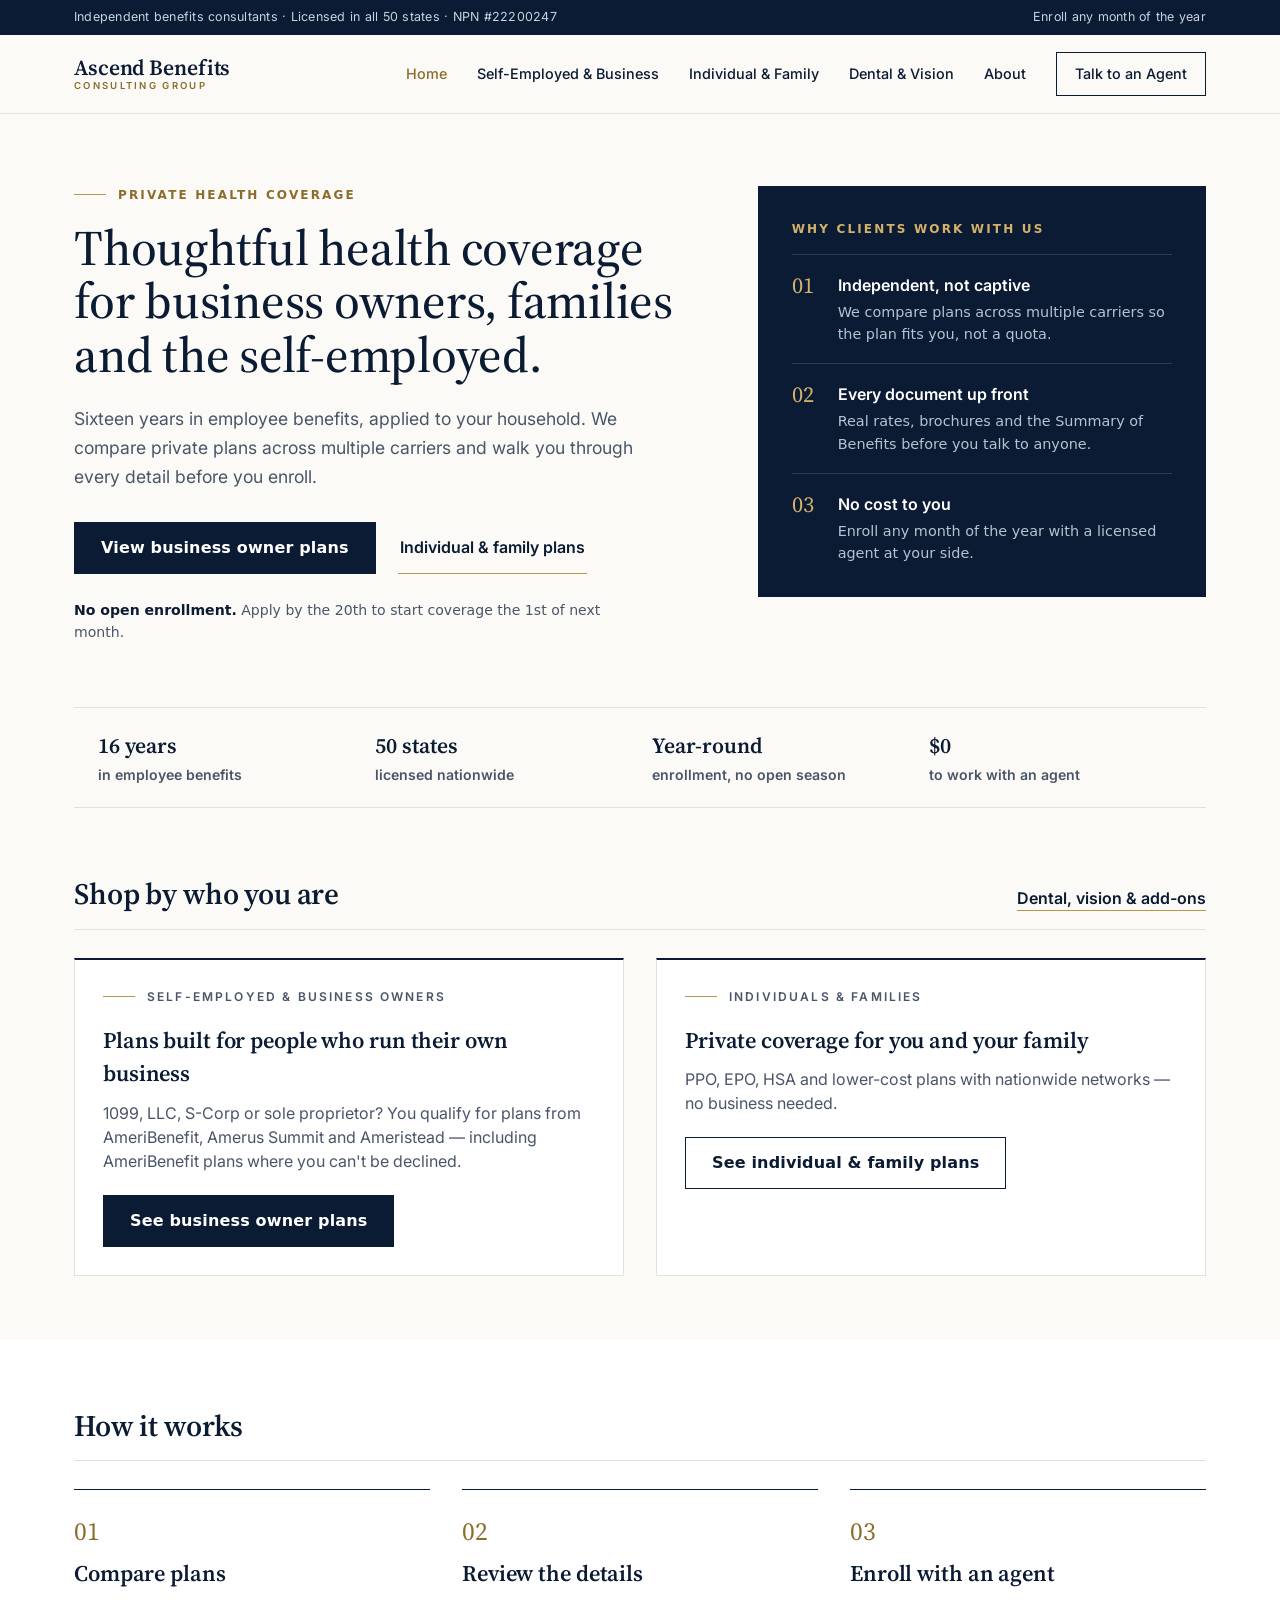
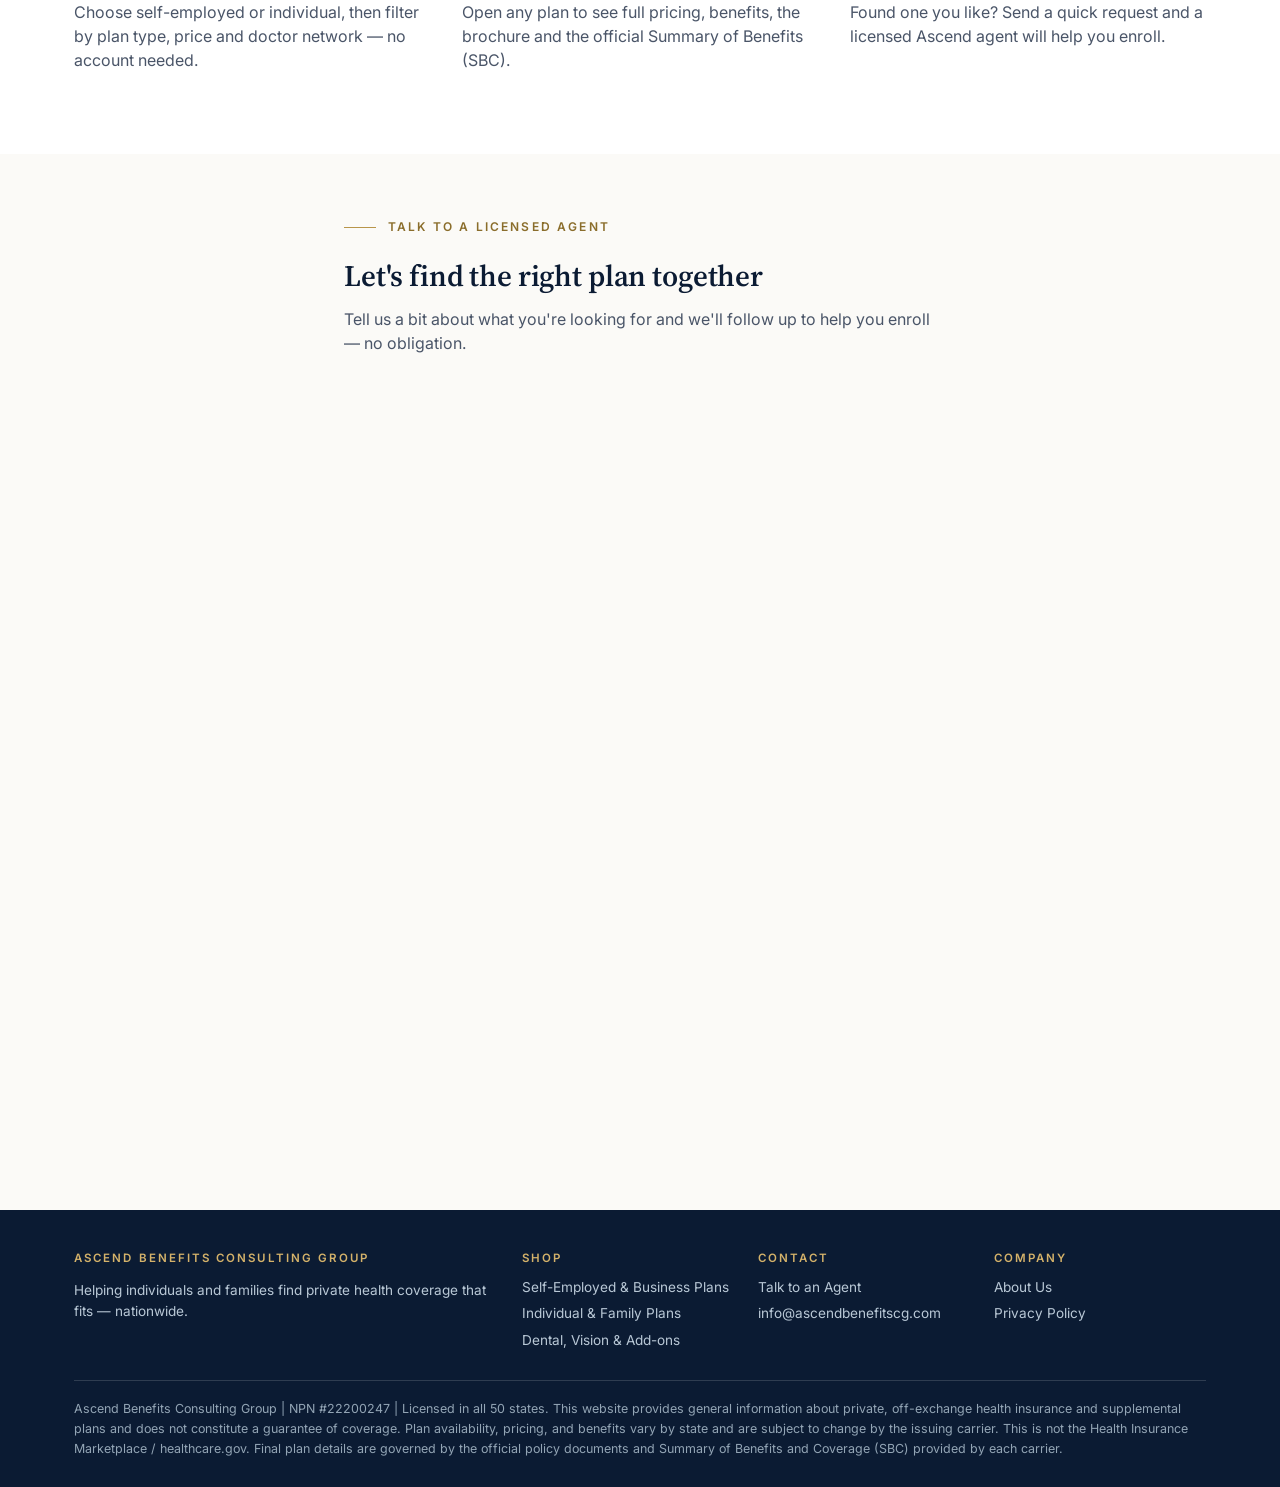
==== commit bf058743: "Layout change" ====
--- a/index.html
+++ b/index.html
@@ -28,11 +28,18 @@
 <meta property="og:type" content="website">
 <link rel="preconnect" href="https://fonts.googleapis.com">
 <link rel="preconnect" href="https://fonts.gstatic.com" crossorigin>
-<link href="https://fonts.googleapis.com/css2?family=Playfair+Display:wght@600;700;800&family=DM+Sans:wght@300;400;500;600&display=swap" rel="stylesheet">
-<link rel="stylesheet" href="assets/css/style.css?v=2026111002">
+<link href="https://fonts.googleapis.com/css2?family=Source+Serif+4:opsz,wght@8..60,500;8..60,600&family=Inter:wght@400;500;600;700&display=swap" rel="stylesheet">
+<link rel="stylesheet" href="assets/css/style.css?v=2026111601">
+<link rel="stylesheet" href="assets/css/theme.css?v=2026111601">
 </head>
 <body>
 
+<div class="util-bar">
+  <div class="container">
+    <span>Independent benefits consultants · Licensed in all 50 states · NPN #22200247</span>
+    <span>Enroll any month of the year</span>
+  </div>
+</div>
 <header class="site-header">
   <div class="container">
     <a href="index.html" class="brand">Ascend Benefits <small>CONSULTING GROUP</small></a>
@@ -49,64 +56,86 @@
   </div>
 </header>
 
-<section class="hero">
-  <div class="container">
-    <h1>Find the Right Health Plan for You and Your Family</h1>
-    <p>Compare private, off-exchange major medical and supplemental plans side by side — see real pricing, full brochures, and Summary of Benefits before you ever talk to an agent.</p>
-    <div class="hero-actions">
-      <a href="plans.html" class="btn btn-primary">Find My Plan</a>
-      <a href="index.html#contact" class="btn btn-secondary">Talk to a Licensed Agent</a>
-    </div>
-    <div class="enrollment-note-wrap">
-      <p class="enrollment-note">✓ No open enrollment! You can enroll year-round. All applications must be submitted by the 20th of the month to be effective the first of the next month.</p>
-    </div>
+<section class="hero hero-advisory">
+  <div class="container hero-grid">
+    <div>
+      <p class="eyebrow">Private health coverage</p>
+      <h1>Thoughtful health coverage for business owners, families and the self-employed.</h1>
+      <p class="hero-lead">Sixteen years in employee benefits, applied to your household. We compare private plans across multiple carriers and walk you through every detail before you enroll.</p>
+      <div class="hero-actions">
+        <a href="plans.html?path=business" class="btn btn-primary">View business owner plans</a>
+        <a href="plans.html?path=individual" class="btn-link">Individual &amp; family plans</a>
+      </div>
+      <p class="hero-note"><b>No open enrollment.</b> Apply by the 20th to start coverage the 1st of next month.</p>
+    </div>
+    <aside class="why-panel" aria-label="Why clients work with us">
+      <p class="eyebrow">Why clients work with us</p>
+      <div class="why-item">
+        <span class="why-num">01</span>
+        <div><h3>Independent, not captive</h3><p>We compare plans across multiple carriers so the plan fits you, not a quota.</p></div>
+      </div>
+      <div class="why-item">
+        <span class="why-num">02</span>
+        <div><h3>Every document up front</h3><p>Real rates, brochures and the Summary of Benefits before you talk to anyone.</p></div>
+      </div>
+      <div class="why-item">
+        <span class="why-num">03</span>
+        <div><h3>No cost to you</h3><p>Enroll any month of the year with a licensed agent at your side.</p></div>
+      </div>
+    </aside>
   </div>
 </section>
 
 <div class="trust-bar">
   <div class="container">
-    <span>✔ Licensed nationwide</span>
-    <span>✔ NPN #22200247</span>
-    <span>✔ No cost to work with an agent</span>
-    <span>✔ Independent — we compare multiple carriers</span>
+    <span><b>16 years</b>in employee benefits</span>
+    <span><b>50 states</b>licensed nationwide</span>
+    <span><b>Year-round</b>enrollment, no open season</span>
+    <span><b>$0</b>to work with an agent</span>
   </div>
 </div>
 
 <section class="section">
   <div class="container">
-    <h2>Shop by Who You Are</h2>
-    <p class="lead">Every plan shows real pricing plus the brochure and Summary of Benefits, so you know exactly what you're getting.</p>
+    <div class="section-head">
+      <h2>Shop by who you are</h2>
+      <a href="plans.html?path=all&amp;tab=addons" class="btn-link" style="padding:0;">Dental, vision &amp; add-ons</a>
+    </div>
+    <div class="category-grid path-cards">
+      <div class="category-card">
+        <p class="eyebrow">Self-employed &amp; business owners</p>
+        <h3>Plans built for people who run their own business</h3>
+        <p>1099, LLC, S-Corp or sole proprietor? You qualify for plans from AmeriBenefit, Amerus Summit and Ameristead — including AmeriBenefit plans where you can't be declined.</p>
+        <a href="plans.html?path=business" class="btn btn-primary">See business owner plans</a>
+      </div>
+      <div class="category-card">
+        <p class="eyebrow">Individuals &amp; families</p>
+        <h3>Private coverage for you and your family</h3>
+        <p>PPO, EPO, HSA and lower-cost plans with nationwide networks — no business needed.</p>
+        <a href="plans.html?path=individual" class="btn btn-secondary">See individual &amp; family plans</a>
+      </div>
+    </div>
+  </div>
+</section>
+
+<section class="section" style="background:#fff;">
+  <div class="container">
+    <div class="section-head"><h2>How it works</h2></div>
     <div class="category-grid">
       <div class="category-card">
-        <h3>Self-Employed &amp; Business Owners</h3>
-        <p>1099, LLC, S-Corp or sole proprietor? You qualify for plans from AmeriBenefit, Amerus Summit and Ameristead — including AmeriBenefit plans where you can't be declined.</p>
-        <a href="plans.html?path=business" class="btn btn-primary" style="background:var(--gold);color:var(--navy);">See Business Owner Plans</a>
+        <span class="step-num">01</span>
+        <h3>Compare plans</h3>
+        <p>Choose self-employed or individual, then filter by plan type, price and doctor network — no account needed.</p>
       </div>
       <div class="category-card">
-        <h3>Individuals &amp; Families</h3>
-        <p>Private PPO, EPO, HSA and lower-cost plans for you and your family — nationwide networks, no business needed.</p>
-        <a href="plans.html?path=individual" class="btn btn-primary" style="background:var(--gold);color:var(--navy);">See Individual &amp; Family Plans</a>
-      </div>
-    </div>
-    <p style="margin-top:18px;font-size:0.92rem;">Looking for dental, vision or other add-ons? <a href="plans.html?path=all&amp;tab=addons"><strong>Browse add-ons ›</strong></a></p>
-  </div>
-</section>
-
-<section class="section" style="background:#fff;">
-  <div class="container">
-    <h2>How Shopping Here Works</h2>
-    <div class="category-grid">
+        <span class="step-num">02</span>
+        <h3>Review the details</h3>
+        <p>Open any plan to see full pricing, benefits, the brochure and the official Summary of Benefits (SBC).</p>
+      </div>
       <div class="category-card">
-        <h3>1. Compare Plans</h3>
-        <p>Pick self-employed or individual, then filter by plan type, price, and doctor network — no account needed.</p>
-      </div>
-      <div class="category-card">
-        <h3>2. Review the Details</h3>
-        <p>Open any plan to see full pricing, benefits, the brochure, and the official Summary of Benefits (SBC).</p>
-      </div>
-      <div class="category-card">
-        <h3>3. Talk to an Agent</h3>
-        <p>Found one (or a few) you like? Send a quick request and a licensed Ascend agent will help you enroll.</p>
+        <span class="step-num">03</span>
+        <h3>Enroll with an agent</h3>
+        <p>Found one you like? Send a quick request and a licensed Ascend agent will help you enroll.</p>
       </div>
     </div>
   </div>
@@ -114,7 +143,8 @@
 
 <section class="section" id="contact">
   <div class="container" style="max-width:640px;">
-    <h2>Talk to a Licensed Agent</h2>
+    <p class="eyebrow">Talk to a licensed agent</p>
+    <h2>Let's find the right plan together</h2>
     <p class="lead">Tell us a bit about what you're looking for and we'll follow up to help you enroll — no obligation.</p>
     <p class="lead" id="agent-note" style="display:none;font-weight:600;color:var(--navy);"></p>
     <!-- Main site (no agent link): GoHighLevel "Talk to Agent Form", so leads land in GHL
@@ -168,7 +198,7 @@
       <input type="hidden" name="_subject" value="New plan inquiry from Ascend website">
       <input type="hidden" name="page_url" id="page_url" value="">
       <input type="hidden" name="agent_link" id="agent_link" value="">
-      <button type="submit" class="btn btn-primary" style="background:var(--gold);color:var(--navy);">Request a Callback</button>
+      <button type="submit" class="btn btn-primary">Request a Callback</button>
       <p style="font-size:0.8rem;color:var(--text-muted);margin-top:-6px;">Submitting a form here does not enroll you in any plan.</p>
     </form>
     <div id="contact-form-success" style="display:none;text-align:center;padding:24px 0;">
@@ -366,6 +396,6 @@
   });
 });
 </script>
-<script src="assets/js/agent-links.js?v=2026111002"></script>
+<script src="assets/js/agent-links.js?v=2026111601"></script>
 </body>
 </html>
--- a/assets/css/theme.css
+++ b/assets/css/theme.css
@@ -0,0 +1,247 @@
+/* =====================================================================
+   "Premium Advisory" theme — Nov 2026
+   Loaded after style.css. Navy + restrained gold, refined serif headings,
+   square corners, hairline rules instead of shadows and pills.
+   ===================================================================== */
+:root {
+  --navy: #0B1B33;
+  --navy-light: #13284A;
+  --gold: #B8954A;
+  --gold-dark: #8A6D2B;
+  --gold-light: #D4B26A;
+  --bg: #FBFAF7;
+  --card-bg: #FFFFFF;
+  --border: #E6E1D6;
+  --text: #0B1B33;
+  --text-muted: #4A5568;
+  --radius: 2px;
+  --shadow: none;
+  --shadow-hover: 0 1px 0 var(--gold);
+  --serif: "Source Serif 4", Georgia, "Times New Roman", serif;
+  --sans: Inter, system-ui, -apple-system, "Segoe UI", Roboto, Helvetica, Arial, sans-serif;
+}
+
+body { font-family: var(--sans); background: var(--bg); color: var(--text); -webkit-font-smoothing: antialiased; }
+h1, h2, h3, h4, .brand, .plan-card h4, .modal h3, .category-card h3 { font-family: var(--serif); font-weight: 600; letter-spacing: -0.005em; }
+a { color: var(--navy); text-decoration-color: var(--gold); text-underline-offset: 3px; }
+a:hover { color: var(--gold-dark); }
+
+.eyebrow {
+  display: flex; align-items: center; gap: 12px;
+  font-size: 0.75rem; letter-spacing: 0.18em; text-transform: uppercase;
+  color: var(--gold-dark); font-weight: 600; margin: 0 0 18px;
+}
+.eyebrow::before { content: ""; width: 32px; height: 1px; background: var(--gold); flex: none; }
+
+/* ---------- Utility bar + header ---------- */
+.util-bar { background: var(--navy); color: #C9D2DE; font-size: 0.78rem; letter-spacing: 0.02em; }
+.util-bar .container { display: flex; justify-content: space-between; gap: 16px; padding-top: 8px; padding-bottom: 8px; }
+
+.site-header { background: var(--bg); color: var(--navy); box-shadow: none; border-bottom: 1px solid var(--border); }
+.site-header .container { height: 78px; }
+.brand { flex-direction: column; align-items: flex-start; gap: 2px; color: var(--navy); font-size: 1.35rem; font-weight: 600; line-height: 1.1; }
+.brand small {
+  font-family: var(--sans); font-size: 0.6rem; font-weight: 600;
+  letter-spacing: 0.24em; text-transform: uppercase; color: var(--gold-dark);
+}
+.site-header nav { gap: 30px; }
+.site-header nav a { color: var(--navy); font-size: 0.9rem; font-weight: 500; }
+.site-header nav a:hover, .site-header nav a.active { color: var(--gold-dark); }
+.btn-header-cta {
+  background: transparent; color: var(--navy) !important;
+  border: 1px solid var(--navy); border-radius: 0; padding: 10px 18px; font-weight: 600;
+}
+.btn-header-cta:hover { background: var(--navy); color: #fff !important; }
+.nav-toggle-btn { color: var(--navy); }
+
+/* ---------- Buttons ---------- */
+.btn { border-radius: 0; font-weight: 600; letter-spacing: 0.01em; box-shadow: none; }
+.btn-primary { background: var(--navy); color: #fff; border: 1px solid var(--navy); }
+.btn-primary:hover { background: var(--navy-light); color: #fff; }
+.btn-secondary { background: transparent; color: var(--navy); border: 1px solid var(--navy); }
+.btn-secondary:hover { background: var(--navy); color: #fff; }
+.btn-outline { border: 1px solid var(--navy); border-radius: 0; }
+.btn-link {
+  display: inline-block; padding: 14px 2px; font-weight: 600; text-decoration: none;
+  color: var(--navy); border-bottom: 1px solid var(--gold);
+}
+.btn-link:hover { color: var(--gold-dark); }
+
+/* ---------- Homepage hero ---------- */
+.hero.hero-advisory { background: var(--bg); color: var(--navy); text-align: left; padding: 72px 0 64px; }
+.hero-grid { display: grid; grid-template-columns: minmax(0, 7fr) minmax(0, 5fr); gap: 56px; align-items: start; }
+.hero.hero-advisory h1 { font-size: 3.1rem; line-height: 1.08; font-weight: 500; margin: 0 0 22px; color: var(--navy); }
+.hero.hero-advisory p.hero-lead { font-family: var(--sans); font-size: 1.1rem; line-height: 1.65; color: var(--text-muted); max-width: 560px; margin: 0; }
+.hero.hero-advisory .hero-actions { justify-content: flex-start; margin-top: 30px; gap: 22px; align-items: center; }
+.hero.hero-advisory .eyebrow { color: var(--gold-dark); max-width: none; margin: 0 0 18px; font-size: 0.75rem; }
+.hero.hero-advisory .why-panel .eyebrow { color: var(--gold-light); margin-bottom: 8px; }
+.hero.hero-advisory .hero-note { margin: 26px 0 0; font-size: 0.88rem; color: var(--text-muted); max-width: 560px; }
+.hero.hero-advisory .hero-actions { flex-wrap: wrap; }
+.hero.hero-advisory .why-item p { margin: 4px 0 0; color: #B7C2D1; font-size: 0.9rem; max-width: none; }
+.hero-note b { color: var(--navy); }
+.why-panel { background: var(--navy); color: #fff; padding: 34px 34px 30px; }
+.why-panel .eyebrow { color: var(--gold-light); margin-bottom: 8px; }
+.why-panel .eyebrow::before { display: none; }
+.why-item { display: flex; gap: 16px; border-top: 1px solid rgba(255,255,255,.14); padding: 18px 0 2px; margin-top: 16px; }
+.why-num { font-family: var(--serif); font-size: 1.4rem; color: var(--gold-light); width: 30px; flex: none; line-height: 1.2; }
+.why-item h3 { font-family: var(--sans); font-size: 1rem; font-weight: 600; margin: 0; color: #fff; letter-spacing: 0; }
+.why-item p { margin: 4px 0 0; color: #B7C2D1; font-size: 0.9rem; line-height: 1.55; }
+
+/* Inner-page hero (about, privacy) */
+.hero:not(.hero-advisory) { background: var(--navy); }
+.hero:not(.hero-advisory) h1 { font-weight: 500; }
+
+/* Facts row (replaces the old check-mark trust bar) */
+.trust-bar { background: transparent; border: none; padding: 0; }
+.trust-bar .container {
+  display: grid; grid-template-columns: repeat(4, minmax(0, 1fr)); gap: 24px;
+  border-top: 1px solid var(--border); border-bottom: 1px solid var(--border);
+  padding-top: 22px; padding-bottom: 22px; color: var(--text-muted); font-size: 0.88rem;
+  max-width: 1132px;
+}
+.trust-bar span { display: block; }
+.trust-bar b { display: block; font-family: var(--serif); font-size: 1.35rem; font-weight: 600; color: var(--navy); margin-bottom: 2px; }
+
+/* ---------- Sections ---------- */
+.section { padding: 64px 0; }
+.section h2 { font-size: 1.85rem; font-weight: 600; color: var(--navy); }
+.section .lead { color: var(--text-muted); }
+.section-head { display: flex; justify-content: space-between; align-items: baseline; gap: 16px; border-bottom: 1px solid var(--border); padding-bottom: 12px; margin-bottom: 28px; }
+.section-head h2 { margin: 0; }
+
+.category-grid { gap: 32px; }
+.category-card {
+  background: transparent; border: none; border-top: 1px solid var(--navy);
+  border-radius: 0; box-shadow: none; padding: 22px 0 0;
+}
+.category-card:hover { box-shadow: none; transform: none; }
+.category-card h3 { font-size: 1.4rem; margin-bottom: 10px; }
+.category-card .btn { margin-top: 4px; }
+.path-cards .category-card { background: #fff; border: 1px solid var(--border); border-top: 2px solid var(--navy); padding: 28px; }
+.step-num { display: block; font-family: var(--serif); font-size: 1.6rem; color: var(--gold-dark); margin-bottom: 6px; }
+
+.enrollment-note {
+  background: transparent; border: none; border-left: 2px solid var(--gold);
+  border-radius: 0; padding: 4px 0 4px 14px; color: var(--navy); font-weight: 500;
+}
+#contact .lead { max-width: none; }
+
+/* Forms */
+.contact-form input, .contact-form textarea, .contact-form select, .filter-field select {
+  border-radius: 0; border: 1px solid #CFC8B8; background: #fff; font-family: var(--sans);
+}
+.contact-form input:focus, .contact-form textarea:focus { outline: 2px solid var(--gold); outline-offset: 0; border-color: var(--navy); }
+
+/* Footer */
+.site-footer { background: var(--navy); }
+.site-footer h4 { font-family: var(--sans); font-size: 0.72rem; letter-spacing: 0.18em; text-transform: uppercase; color: var(--gold-light); font-weight: 600; }
+
+/* Disclaimer line */
+details.disclaimer-banner { background: #F3F0E8; border-bottom: 1px solid var(--border); color: var(--text-muted); }
+details.disclaimer-banner summary { font-weight: 500; font-size: 0.8rem; letter-spacing: 0.02em; }
+
+/* ---------- Plans page ---------- */
+.plans-section h2#page-title { font-size: 2.2rem; font-weight: 500; }
+.path-btn {
+  border: 1px solid var(--border); border-radius: 0; box-shadow: none; background: #fff;
+  padding: 20px 22px;
+}
+.path-btn:hover { border-color: var(--navy); }
+.path-btn.selected { border-color: var(--navy); background: #fff; box-shadow: inset 0 -2px 0 var(--gold); }
+.path-btn b { font-family: var(--serif); font-weight: 600; font-size: 1.12rem; }
+.path-icon { color: var(--gold-dark); display: flex; }
+.path-icon svg { width: 28px; height: 28px; }
+.quiz-launch {
+  background: transparent; color: var(--navy); border: 1px solid var(--border); border-radius: 0;
+  text-align: left; display: flex; justify-content: space-between; align-items: center;
+}
+.quiz-launch b { color: var(--navy); border-bottom: 1px solid var(--gold); }
+.quiz-launch:hover { border-color: var(--navy); }
+.business-intro { border-radius: 0; border-color: var(--border); }
+.business-intro summary { font-family: var(--serif); font-weight: 600; }
+
+.toolbar { background: var(--bg); border-bottom: 1px solid var(--border); }
+.tabs { background: transparent; border-bottom: 1px solid var(--border); border-radius: 0; padding: 0; gap: 0; display: flex; }
+.tab-btn { border-radius: 0; flex: 0 0 auto; padding: 10px 2px; margin-right: 26px; font-weight: 500; color: var(--text-muted); border-bottom: 2px solid transparent; margin-bottom: -1px; }
+.tab-btn.active { background: transparent; box-shadow: none; color: var(--navy); font-weight: 600; border-bottom-color: var(--navy); }
+.chip { border-radius: 0; border-color: var(--border); font-weight: 500; color: var(--navy); }
+.chip.active { background: var(--navy); border-color: var(--navy); }
+.tool-btn { border-radius: 0; display: inline-flex; align-items: center; gap: 6px; }
+.tool-btn svg { width: 15px; height: 15px; }
+
+.quiz-banner { border-radius: 0; background: #fff; border: 1px solid var(--border); border-left: 2px solid var(--gold); }
+
+.plan-group { border-radius: 0; box-shadow: none; border: none; border-top: 1px solid var(--navy); background: transparent; margin-bottom: 8px; }
+.plan-group summary { padding: 16px 0; }
+.pg-title { font-family: var(--serif); font-weight: 600; font-size: 1.3rem; }
+.pg-chevron { color: var(--gold-dark); }
+.pg-desc { margin: -6px 0 14px; }
+.plan-group .plan-list { padding: 0 0 18px; }
+
+.pc { border-radius: 0; border-color: var(--border); box-shadow: none; padding: 18px 20px; }
+.pc:hover, .pc:focus { border-color: var(--navy); box-shadow: inset 0 -2px 0 var(--gold); }
+.pc-type { color: var(--gold-dark); letter-spacing: 0.12em; font-size: 0.68rem; }
+.pc h4 { font-family: var(--serif); font-weight: 600; font-size: 1.15rem; }
+.pc-price { font-family: var(--sans); font-weight: 600; font-size: 1.25rem; }
+.pc-price span { font-family: var(--sans); }
+.pc-badge { border-radius: 0; font-weight: 600; letter-spacing: 0.02em; padding: 2px 7px; }
+.pc-badge-warn { background: #F6F1E4; color: #6B5320; border: 1px solid #E4D6B0; }
+.pc-badge-good { background: #EEF3EE; color: #24543A; border: 1px solid #C9DCCD; }
+.pc-more { color: var(--navy); border-bottom: 1px solid var(--gold); padding-bottom: 1px; }
+
+.doctor-cta { border-radius: 0; border-color: var(--border); }
+.doctor-cta b { font-family: var(--serif); font-size: 1.1rem; }
+
+/* Sheets */
+.modal { border-radius: 0; background: var(--bg); }
+.modal h3 { font-weight: 600; }
+.key-facts { background: #fff; border: 1px solid var(--border); border-radius: 0; }
+.price-grid strong { font-family: var(--serif); }
+.modal .doc-links a { border-radius: 0; border-color: var(--border); background: #fff; }
+.modal .doc-links a::before {
+  content: ""; display: inline-block; width: 10px; height: 12px; margin-right: 8px; vertical-align: -1px;
+  border: 1.5px solid var(--gold-dark); border-radius: 1px;
+}
+.rate-table-wrap { border-radius: 0; }
+.rate-table th { background: var(--navy); color: #fff; }
+.addon-row { border-radius: 0; }
+.tier-explain { border-radius: 0; background: #EEF3EE; }
+.tier-tab { border-radius: 0; }
+.tier-tab.active { border-color: var(--navy); background: #fff; box-shadow: inset 0 -2px 0 var(--gold); }
+.assoc-box { border-radius: 0; border: 1px solid var(--border); border-top: 2px solid var(--gold); background: #fff; }
+.assoc-level { border-radius: 0; }
+.assoc-price { font-family: var(--serif); }
+.quiz-opt { border-radius: 0; border: 1px solid var(--border); }
+.quiz-opt:hover { border-color: var(--navy); background: #fff; box-shadow: inset 3px 0 0 var(--gold); }
+.quiz-progress { color: var(--gold-dark); }
+.modal-cta { background: var(--navy); color: #fff; border-color: var(--navy); }
+
+/* ---------- Responsive ---------- */
+@media (max-width: 860px) {
+  .util-bar { display: none; }
+  .site-header { background: var(--navy); border-bottom: none; }
+  .site-header .container { height: 64px; }
+  .brand { color: #fff; font-size: 1.15rem; }
+  .brand small { color: var(--gold-light); }
+  .nav-toggle-btn { color: #fff; }
+  .site-header nav { background: var(--navy); }
+  .site-header nav a { color: #DCE3EC; }
+  .site-header nav a:hover, .site-header nav a.active { color: #fff; }
+  .btn-header-cta { color: #fff !important; border-color: rgba(255,255,255,.6); }
+  .hero-grid { grid-template-columns: 1fr; gap: 36px; }
+  .hero.hero-advisory { padding: 40px 0 44px; }
+  .hero.hero-advisory h1 { font-size: 2.15rem; }
+  .hero.hero-advisory .hero-actions { gap: 10px 22px; }
+  .hero.hero-advisory .hero-actions .btn { width: 100%; text-align: center; }
+  .why-panel { padding: 26px 22px 22px; }
+  .trust-bar .container { grid-template-columns: repeat(2, minmax(0, 1fr)); }
+  .toolbar { top: 64px; }
+}
+@media (max-width: 760px) {
+  .path-btn { padding: 16px 18px; }
+  .mobile-bar { background: var(--navy); border-top: none; box-shadow: none; grid-template-columns: 1fr 1.3fr; }
+  .mb-btn { border-radius: 0; background: transparent; border: 1px solid rgba(255,255,255,.55); color: #fff; }
+  .mb-primary { background: var(--gold-light); border-color: var(--gold-light); color: var(--navy); }
+  .modal { border-radius: 0; }
+  .plans-section h2#page-title { font-size: 1.7rem; }
+}
